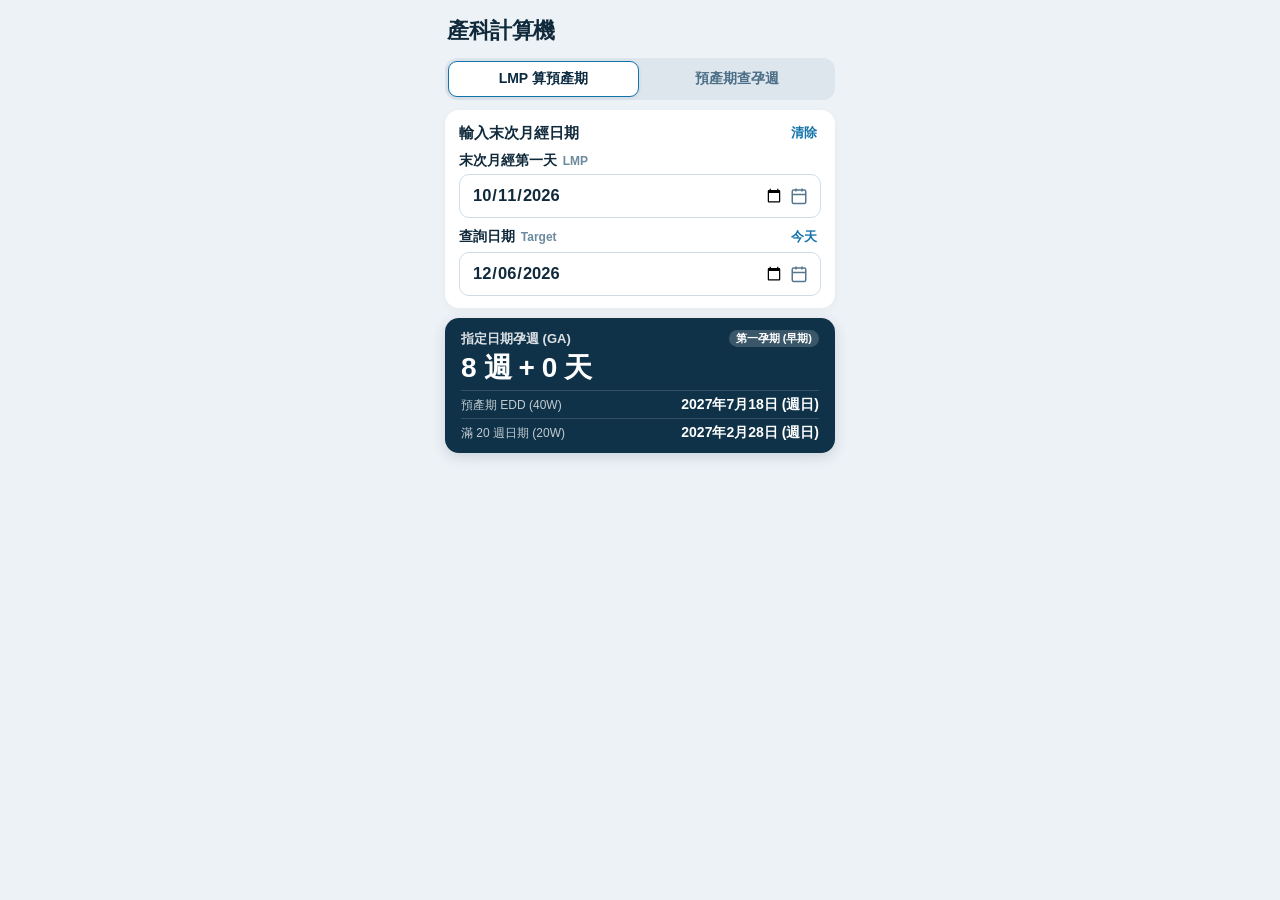
==== web/index.html @ e0b3218d "版本 0.1" ====
<!DOCTYPE html>
<html lang="zh-TW">
<head>
  <meta charset="UTF-8">
  <meta name="viewport" content="width=device-width, initial-scale=1.0, maximum-scale=1.0, user-scalable=no, viewport-fit=cover">
  <meta name="apple-mobile-web-app-capable" content="yes">
  <meta name="apple-mobile-web-app-status-bar-style" content="black-translucent">
  <meta name="apple-mobile-web-app-title" content="產科計算機">
  <meta name="theme-color" content="#EDF2F7">
  <title>產科計算機</title>
  <link rel="stylesheet" href="css/ios-style.css">
</head>
<body>
  <div class="app-container">
    
    <!-- 頂部標題列 -->
    <header class="app-header">
      <h1 class="main-title">產科計算機</h1>
    </header>


    <!-- ★ 1. 最上面：選擇模式分段控制器 -->
    <nav class="mode-nav-segmented">
      <button class="mode-nav-btn active" data-mode="lmp">
        LMP 算預產期
      </button>
      <button class="mode-nav-btn" data-mode="edd">
        預產期查孕週
      </button>
    </nav>

    <!-- ★ 2. 中間：輸入卡片 (包含 LMP/EDC 與 查詢日期) -->
    <main class="input-card">
      <div class="card-header-row">
        <h2 id="cardTitle" class="card-header-title">輸入末次月經日期</h2>
        <button id="btnClear" class="btn-text-action">清除</button>
      </div>

      <!-- 第二個欄位：輸入 LMP 或 EDC/EDD -->
      <div class="field-group">
        <label id="mainDateLabel" class="field-label">末次月經第一天 <span class="field-sub">LMP</span></label>
        <div class="date-input-wrapper">
          <input type="date" id="mainDateInput" class="custom-date-input">
          <span class="date-calendar-icon">
            <svg width="18" height="18" viewBox="0 0 24 24" fill="none" stroke="currentColor" stroke-width="2">
              <rect x="3" y="4" width="18" height="18" rx="2" ry="2"></rect>
              <line x1="16" y1="2" x2="16" y2="6"></line>
              <line x1="8" y1="2" x2="8" y2="6"></line>
              <line x1="3" y1="10" x2="21" y2="10"></line>
            </svg>
          </span>
        </div>
      </div>

      <!-- 第三個欄位：查詢日期 (預設今天，含快捷按鈕) -->
      <div class="field-group">
        <div class="field-label-row">
          <label class="field-label">查詢日期 <span class="field-sub">Target</span></label>
          <button id="btnSetToday" class="btn-text-action">今天</button>
        </div>
        <div class="date-input-wrapper">
          <input type="date" id="queryDateInput" class="custom-date-input">
          <span class="date-calendar-icon">
            <svg width="18" height="18" viewBox="0 0 24 24" fill="none" stroke="currentColor" stroke-width="2">
              <rect x="3" y="4" width="18" height="18" rx="2" ry="2"></rect>
              <line x1="16" y1="2" x2="16" y2="6"></line>
              <line x1="8" y1="2" x2="8" y2="6"></line>
              <line x1="3" y1="10" x2="21" y2="10"></line>
            </svg>
          </span>
        </div>
      </div>
    </main>

    <!-- ★ 3. 最下面：深藍色換算結果卡片 -->
    <section class="result-navy-card">
      <div class="result-label-row">
        <span id="resultCardLabel" class="result-top-label">指定日期孕週 (GA)</span>
        <span id="resultBadge" class="result-pill-badge">--</span>
      </div>

      <!-- 大字週數換算結果 -->
      <div id="resultGaDisplay" class="result-main-val">-- 週 + - 天</div>

      <!-- 預產期資訊列 -->
      <div class="result-sub-row">
        <span id="resultSubLabel" class="result-sub-label">預產期 EDD (40W)</span>
        <span id="resultEddDisplay" class="result-sub-val">-- 年 -- 月 -- 日</span>
      </div>

      <!-- 滿 20 週日期資訊列 (高層次超音波基準) -->
      <div class="result-sub-row">
        <span class="result-sub-label">滿 20 週日期 (20W)</span>
        <span id="resultWeek20Display" class="result-sub-val">-- 年 -- 月 -- 日</span>
      </div>
    </section>


  </div>

  <!-- 腳本載入 -->

  <script src="js/ob-engine.js"></script>
  <script src="js/app.js"></script>
</body>
</html>
---- web/css/ios-style.css ----
/* ==========================================================================
   OB Calculator - iPhone 專屬精簡無滾動版面樣式
   移除所有非必要解說文字，全功能一屏完整呈現
   ========================================================================== */

:root {
  --bg-canvas: #EDF2F7;
  --card-bg: #FFFFFF;
  --text-dark: #102A3C;
  --text-muted: #57778E;
  --primary-blue: #1473AB;
  --input-border: #CFDCE8;
  --input-border-active: #1473AB;
  --navy-card-bg: #0F3249;
  --navy-card-text: #FFFFFF;
}

* {
  box-sizing: border-box;
  margin: 0;
  padding: 0;
  -webkit-tap-highlight-color: transparent;
}

html, body {
  width: 100%;
  overflow-x: hidden;
  background-color: var(--bg-canvas);
}

body {
  font-family: -apple-system, BlinkMacSystemFont, "SF Pro Display", "SF Pro Text", "PingFang TC", "Helvetica Neue", Arial, sans-serif;
  color: var(--text-dark);
  line-height: 1.35;
  -webkit-font-smoothing: antialiased;
  padding-top: max(env(safe-area-inset-top, 0px), 12px);
  padding-bottom: max(env(safe-area-inset-bottom, 0px), 16px);
  padding-left: max(env(safe-area-inset-left, 0px), 16px);
  padding-right: max(env(safe-area-inset-right, 0px), 16px);
  min-height: 100vh;
  display: flex;
  flex-direction: column;
  align-items: center;
}

.app-container {
  width: 100%;
  max-width: 390px;
  display: flex;
  flex-direction: column;
  gap: 10px;
}

/* 頂部標題列 */
.app-header {
  display: flex;
  align-items: center;
  justify-content: flex-start;
  padding: 4px 2px 2px 2px;
}

.main-title {
  font-size: 22px;
  font-weight: 800;
  color: var(--text-dark);
  letter-spacing: -0.4px;
}

/* ★ 1. 選擇模式分段控制器 */

.mode-nav-segmented {
  display: flex;
  background-color: #DDE6ED;
  border-radius: 12px;
  padding: 3px;
  gap: 3px;
}

.mode-nav-btn {
  flex: 1;
  border: 1.5px solid transparent;
  background: transparent;
  padding: 8px 4px;
  border-radius: 9px;
  font-size: 14px;
  font-weight: 600;
  color: #4C6E86;
  cursor: pointer;
  transition: all 0.15s ease;
  text-align: center;
}

.mode-nav-btn.active {
  background-color: #FFFFFF;
  border-color: #1272AA;
  color: #0C2B40;
  font-weight: 700;
  box-shadow: 0 1px 4px rgba(16, 42, 60, 0.08);
}

/* ★ 2. 輸入卡片 */
.input-card {
  background-color: var(--card-bg);
  border-radius: 14px;
  padding: 12px 14px;
  box-shadow: 0 2px 8px rgba(16, 42, 60, 0.04);
  display: flex;
  flex-direction: column;
  gap: 8px;
}

.card-header-row {
  display: flex;
  justify-content: space-between;
  align-items: center;
}

.card-header-title {
  font-size: 15px;
  font-weight: 700;
  color: var(--text-dark);
}

.btn-text-action {
  background: transparent;
  border: none;
  font-size: 13px;
  font-weight: 600;
  color: #1473AB;
  cursor: pointer;
  padding: 2px 4px;
}

.btn-text-action:active {
  opacity: 0.6;
}

/* 欄位群組 */
.field-group {
  display: flex;
  flex-direction: column;
  gap: 4px;
}

.field-label-row {
  display: flex;
  justify-content: space-between;
  align-items: center;
}

.field-label {
  font-size: 13.5px;
  font-weight: 700;
  color: var(--text-dark);
}

.field-sub {
  font-size: 12px;
  font-weight: 600;
  color: #6C8A9E;
  margin-left: 2px;
}

.date-input-wrapper {
  position: relative;
  width: 100%;
  display: flex;
  align-items: center;
  background-color: #FFFFFF;
  border: 1.5px solid var(--input-border);
  border-radius: 10px;
  padding: 0 12px;
  height: 44px;
  transition: border-color 0.15s;
}

.date-input-wrapper:focus-within {
  border-color: var(--input-border-active);
  box-shadow: 0 0 0 2px rgba(20, 115, 171, 0.15);
}

.custom-date-input {
  width: 100%;
  height: 100%;
  border: none;
  background: transparent;
  font-size: 16.5px;
  font-weight: 700;
  color: var(--text-dark);
  font-family: inherit;
  outline: none;
  cursor: pointer;
  -webkit-appearance: none;
}

.date-calendar-icon {
  display: flex;
  align-items: center;
  justify-content: center;
  color: #55778E;
  pointer-events: none;
  margin-left: 6px;
}

/* ★ 3. 最下面：深藍色換算結果卡片 */
.result-navy-card {
  background-color: var(--navy-card-bg);
  color: var(--navy-card-text);
  border-radius: 14px;
  padding: 12px 16px;
  display: flex;
  flex-direction: column;
  gap: 4px;
  box-shadow: 0 4px 14px rgba(15, 50, 73, 0.16);
}

.result-label-row {
  display: flex;
  justify-content: space-between;
  align-items: center;
}

.result-top-label {
  font-size: 13px;
  font-weight: 600;
  color: rgba(255, 255, 255, 0.85);
}

.result-pill-badge {
  background: rgba(255, 255, 255, 0.18);
  padding: 1px 7px;
  border-radius: 10px;
  font-size: 11px;
  font-weight: 600;
}

.result-main-val {
  font-size: 28px;
  font-weight: 800;
  letter-spacing: -0.4px;
  line-height: 1.15;
  margin: 1px 0;
}

.result-sub-row {
  display: flex;
  justify-content: space-between;
  align-items: baseline;
  padding-top: 4px;
  border-top: 1px solid rgba(255, 255, 255, 0.15);
}

.result-sub-label {
  font-size: 12px;
  color: rgba(255, 255, 255, 0.75);
}

.result-sub-val {
  font-size: 14px;
  font-weight: 700;
  color: #FFFFFF;
}
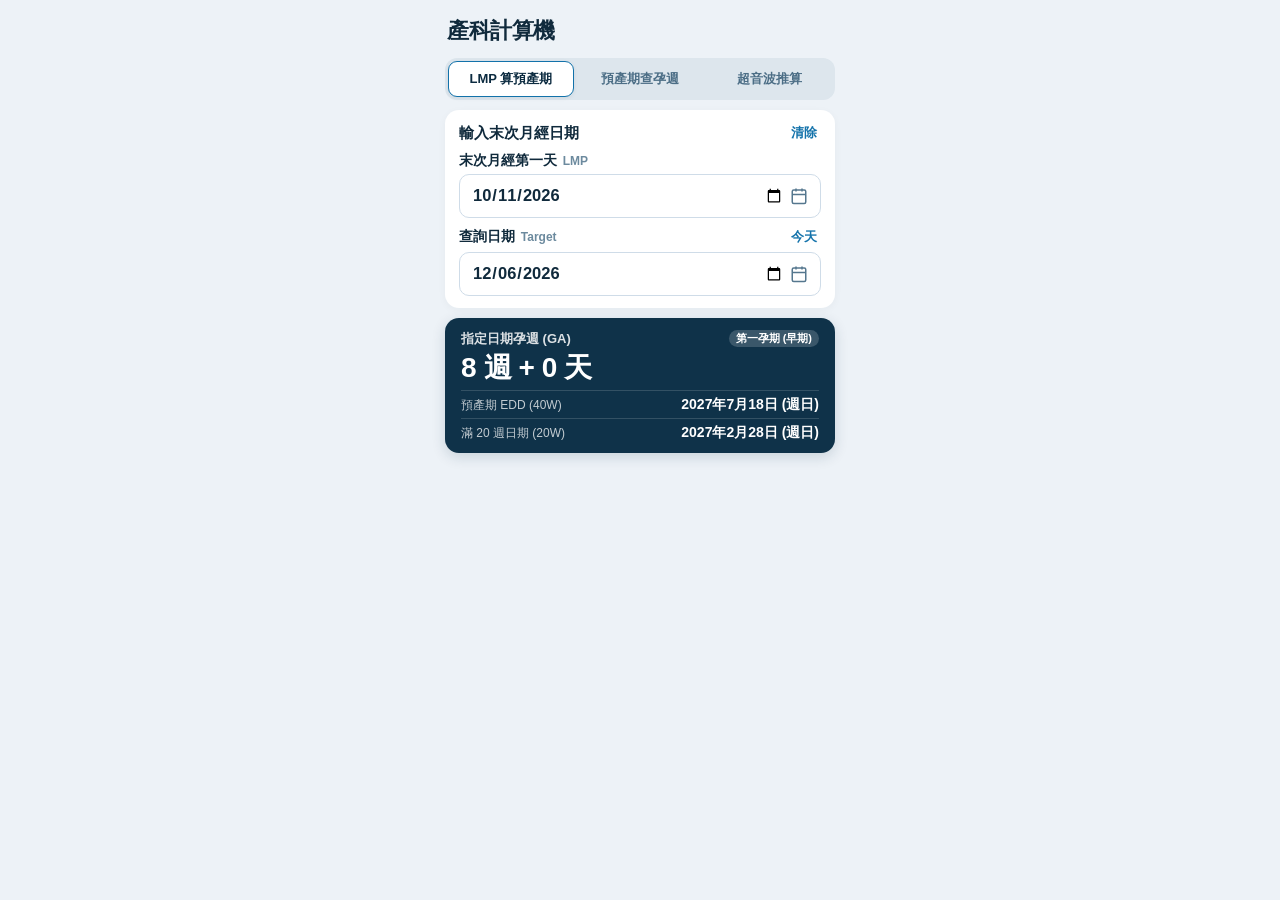
==== commit a64ce982: "feat: 新增超音波推算功能 (CRL Robinson 1975 & GS+30 國際公式，支援檢查日與查詢日換算)" ====
--- a/web/index.html
+++ b/web/index.html
@@ -27,17 +27,20 @@
       <button class="mode-nav-btn" data-mode="edd">
         預產期查孕週
       </button>
+      <button class="mode-nav-btn" data-mode="us">
+        超音波推算
+      </button>
     </nav>
 
-    <!-- ★ 2. 中間：輸入卡片 (包含 LMP/EDC 與 查詢日期) -->
+    <!-- ★ 2. 中間：輸入卡片 -->
     <main class="input-card">
       <div class="card-header-row">
         <h2 id="cardTitle" class="card-header-title">輸入末次月經日期</h2>
         <button id="btnClear" class="btn-text-action">清除</button>
       </div>
 
-      <!-- 第二個欄位：輸入 LMP 或 EDC/EDD -->
-      <div class="field-group">
+      <!-- LMP / EDD 模式專用日期欄位 -->
+      <div id="mainDateFieldGroup" class="field-group">
         <label id="mainDateLabel" class="field-label">末次月經第一天 <span class="field-sub">LMP</span></label>
         <div class="date-input-wrapper">
           <input type="date" id="mainDateInput" class="custom-date-input">
@@ -52,7 +55,44 @@
         </div>
       </div>
 
-      <!-- 第三個欄位：查詢日期 (預設今天，含快捷按鈕) -->
+      <!-- 超音波模式專用欄位組 (預設隱藏) -->
+      <div id="usFieldGroup" class="us-field-group" style="display: none;">
+        <!-- 超音波檢查日期 -->
+        <div class="field-group">
+          <label class="field-label">超音波檢查日 <span class="field-sub">Scan Date</span></label>
+          <div class="date-input-wrapper">
+            <input type="date" id="usScanDateInput" class="custom-date-input">
+            <span class="date-calendar-icon">
+              <svg width="18" height="18" viewBox="0 0 24 24" fill="none" stroke="currentColor" stroke-width="2">
+                <rect x="3" y="4" width="18" height="18" rx="2" ry="2"></rect>
+                <line x1="16" y1="2" x2="16" y2="6"></line>
+                <line x1="8" y1="2" x2="8" y2="6"></line>
+                <line x1="3" y1="10" x2="21" y2="10"></line>
+              </svg>
+            </span>
+          </div>
+        </div>
+
+        <!-- 測量數值：並排兩欄 CRL & GS -->
+        <div class="field-row-two-col">
+          <div class="field-group col-item">
+            <label class="field-label">CRL <span class="field-sub">頭臀長</span></label>
+            <div class="num-input-wrapper">
+              <input type="number" id="crlInput" class="custom-num-input" placeholder="例如 15" step="0.1" min="1" max="100">
+              <span class="num-unit">mm</span>
+            </div>
+          </div>
+          <div class="field-group col-item">
+            <label class="field-label">GS <span class="field-sub">妊娠囊</span></label>
+            <div class="num-input-wrapper">
+              <input type="number" id="gsInput" class="custom-num-input" placeholder="例如 20" step="0.1" min="1" max="100">
+              <span class="num-unit">mm</span>
+            </div>
+          </div>
+        </div>
+      </div>
+
+      <!-- 查詢日期 (預設今天，含快捷按鈕) -->
       <div class="field-group">
         <div class="field-label-row">
           <label class="field-label">查詢日期 <span class="field-sub">Target</span></label>
@@ -82,6 +122,12 @@
       <!-- 大字週數換算結果 -->
       <div id="resultGaDisplay" class="result-main-val">-- 週 + - 天</div>
 
+      <!-- 超音波當日週數 (僅超音波模式顯示) -->
+      <div id="usScanRow" class="result-sub-row" style="display: none;">
+        <span class="result-sub-label">檢查當日週數</span>
+        <span id="resultScanGaDisplay" class="result-sub-val">-- 週 + - 天</span>
+      </div>
+
       <!-- 預產期資訊列 -->
       <div class="result-sub-row">
         <span id="resultSubLabel" class="result-sub-label">預產期 EDD (40W)</span>
--- a/web/css/ios-style.css
+++ b/web/css/ios-style.css
@@ -80,14 +80,15 @@
   flex: 1;
   border: 1.5px solid transparent;
   background: transparent;
-  padding: 8px 4px;
+  padding: 8px 2px;
   border-radius: 9px;
-  font-size: 14px;
+  font-size: 13px;
   font-weight: 600;
   color: #4C6E86;
   cursor: pointer;
   transition: all 0.15s ease;
   text-align: center;
+  white-space: nowrap;
 }
 
 .mode-nav-btn.active {
@@ -202,6 +203,68 @@
   margin-left: 6px;
 }
 
+/* 超音波輸入專用樣式 */
+.us-field-group {
+  display: flex;
+  flex-direction: column;
+  gap: 8px;
+}
+
+.field-row-two-col {
+  display: flex;
+  gap: 8px;
+  width: 100%;
+}
+
+.col-item {
+  flex: 1;
+  min-width: 0;
+}
+
+.num-input-wrapper {
+  position: relative;
+  width: 100%;
+  display: flex;
+  align-items: center;
+  background-color: #FFFFFF;
+  border: 1.5px solid var(--input-border);
+  border-radius: 10px;
+  padding: 0 10px;
+  height: 44px;
+  transition: border-color 0.15s, box-shadow 0.15s;
+}
+
+.num-input-wrapper:focus-within {
+  border-color: var(--input-border-active);
+  box-shadow: 0 0 0 2px rgba(20, 115, 171, 0.15);
+}
+
+.custom-num-input {
+  width: 100%;
+  height: 100%;
+  border: none;
+  background: transparent;
+  font-size: 16.5px;
+  font-weight: 700;
+  color: var(--text-dark);
+  font-family: inherit;
+  outline: none;
+  -webkit-appearance: none;
+}
+
+.custom-num-input::placeholder {
+  color: #9EB5C7;
+  font-weight: 500;
+}
+
+.num-unit {
+  font-size: 13px;
+  font-weight: 700;
+  color: var(--text-muted);
+  margin-left: 4px;
+  user-select: none;
+}
+
 /* ★ 3. 最下面：深藍色換算結果卡片 */
 .result-navy-card {
   background-color: var(--navy-card-bg);
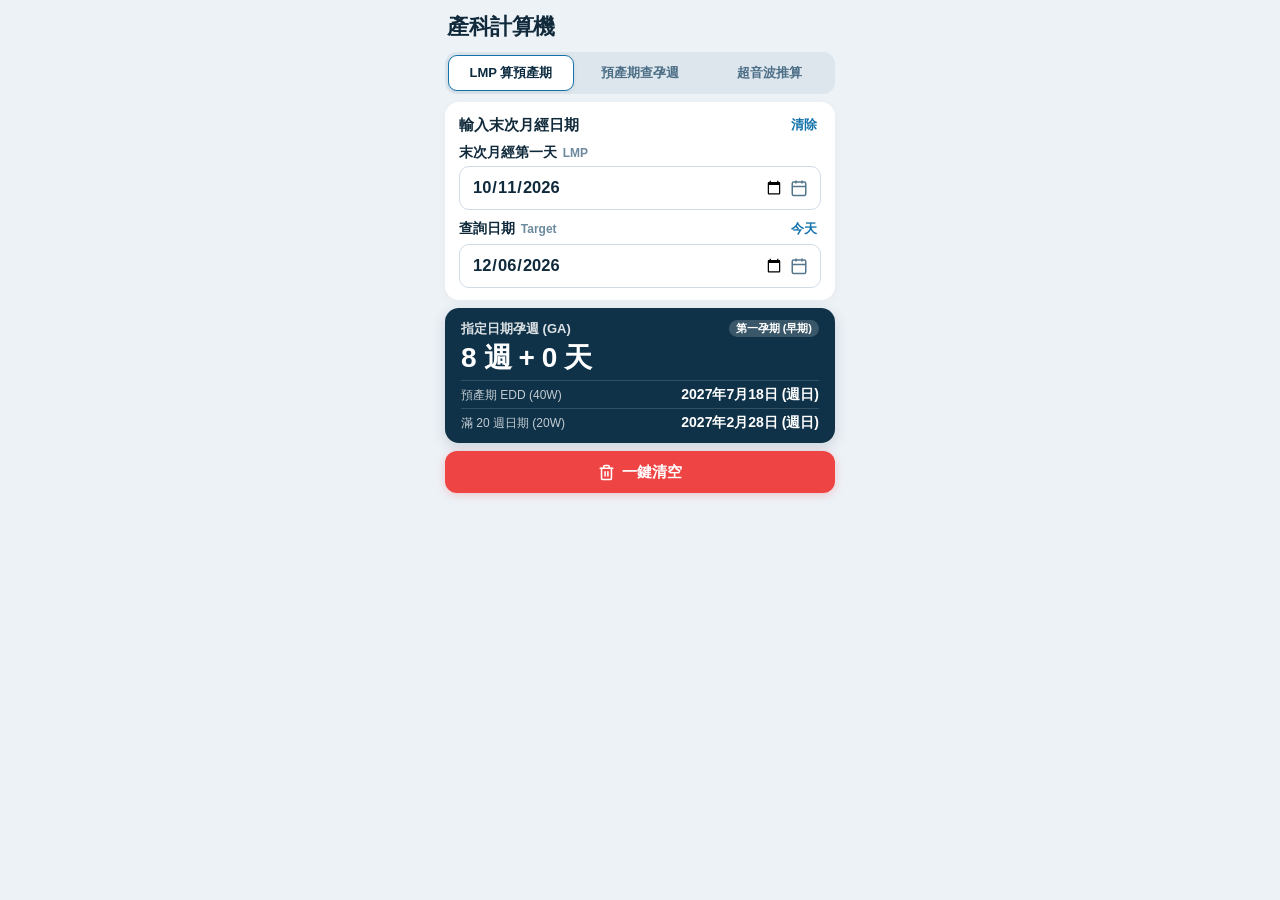
==== commit 1b38ed00: "feat: 在 UI 最下方新增顯眼紅色「一鍵清空」按鈕，同步支援 iPhone 與 Mac 端" ====
--- a/web/index.html
+++ b/web/index.html
@@ -141,6 +141,17 @@
       </div>
     </section>
 
+    <!-- ★ 4. UI 最下面：紅色一鍵清空按鈕 -->
+    <button id="btnResetAll" class="btn-danger-reset">
+      <svg width="17" height="17" viewBox="0 0 24 24" fill="none" stroke="currentColor" stroke-width="2.2" stroke-linecap="round" stroke-linejoin="round">
+        <path d="M3 6h18"></path>
+        <path d="M19 6v14c0 1-1 2-2 2H7c-1 0-2-1-2-2V6"></path>
+        <path d="M8 6V4c0-1 1-2 2-2h4c1 0 2 1 2 2v2"></path>
+        <line x1="10" y1="11" x2="10" y2="17"></line>
+        <line x1="14" y1="11" x2="14" y2="17"></line>
+      </svg>
+      一鍵清空
+    </button>
 
   </div>
 
--- a/web/css/ios-style.css
+++ b/web/css/ios-style.css
@@ -33,8 +33,8 @@
   color: var(--text-dark);
   line-height: 1.35;
   -webkit-font-smoothing: antialiased;
-  padding-top: max(env(safe-area-inset-top, 0px), 12px);
-  padding-bottom: max(env(safe-area-inset-bottom, 0px), 16px);
+  padding-top: max(env(safe-area-inset-top, 0px), 8px);
+  padding-bottom: max(env(safe-area-inset-bottom, 0px), 12px);
   padding-left: max(env(safe-area-inset-left, 0px), 16px);
   padding-right: max(env(safe-area-inset-right, 0px), 16px);
   min-height: 100vh;
@@ -48,7 +48,7 @@
   max-width: 390px;
   display: flex;
   flex-direction: column;
-  gap: 10px;
+  gap: 8px;
 }
 
 /* 頂部標題列 */
@@ -324,3 +324,30 @@
   color: #FFFFFF;
 }
 
+/* ★ 4. UI 最下面：紅色一鍵清空按鈕 */
+.btn-danger-reset {
+  width: 100%;
+  height: 42px;
+  background-color: #EF4444;
+  color: #FFFFFF;
+  border: none;
+  border-radius: 12px;
+  font-size: 15px;
+  font-weight: 700;
+  display: flex;
+  align-items: center;
+  justify-content: center;
+  gap: 7px;
+  cursor: pointer;
+  box-shadow: 0 2px 8px rgba(239, 68, 68, 0.25);
+  transition: all 0.15s ease;
+  user-select: none;
+  -webkit-appearance: none;
+}
+
+.btn-danger-reset:active {
+  background-color: #DC2626;
+  transform: scale(0.98);
+  box-shadow: 0 1px 4px rgba(220, 38, 38, 0.2);
+}
+
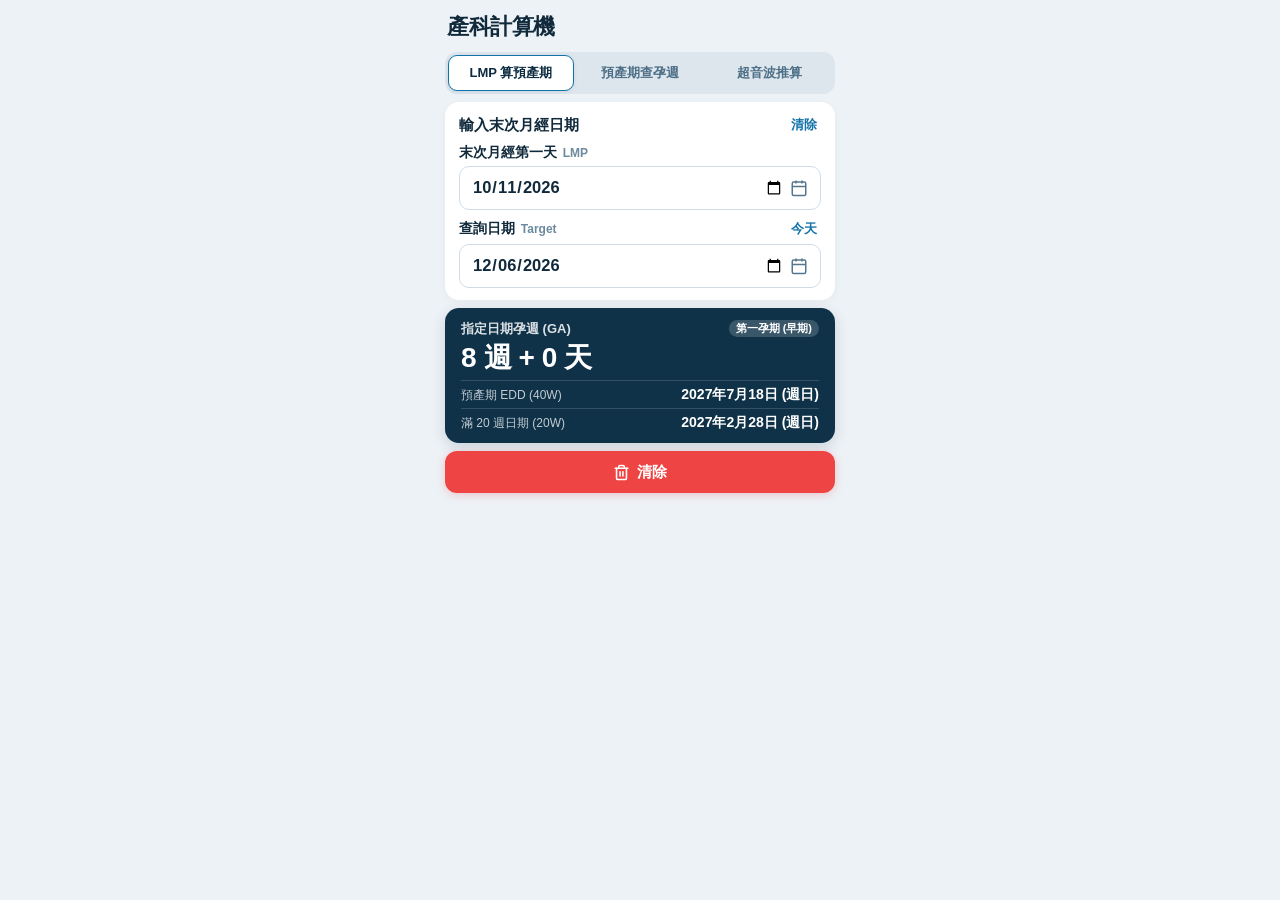
==== commit 88566a66: "fix: 將底部的紅色按鈕文字改為「清除」" ====
--- a/web/index.html
+++ b/web/index.html
@@ -141,7 +141,7 @@
       </div>
     </section>
 
-    <!-- ★ 4. UI 最下面：紅色一鍵清空按鈕 -->
+    <!-- ★ 4. UI 最下面：紅色清除按鈕 -->
     <button id="btnResetAll" class="btn-danger-reset">
       <svg width="17" height="17" viewBox="0 0 24 24" fill="none" stroke="currentColor" stroke-width="2.2" stroke-linecap="round" stroke-linejoin="round">
         <path d="M3 6h18"></path>
@@ -150,7 +150,7 @@
         <line x1="10" y1="11" x2="10" y2="17"></line>
         <line x1="14" y1="11" x2="14" y2="17"></line>
       </svg>
-      一鍵清空
+      清除
     </button>
 
   </div>
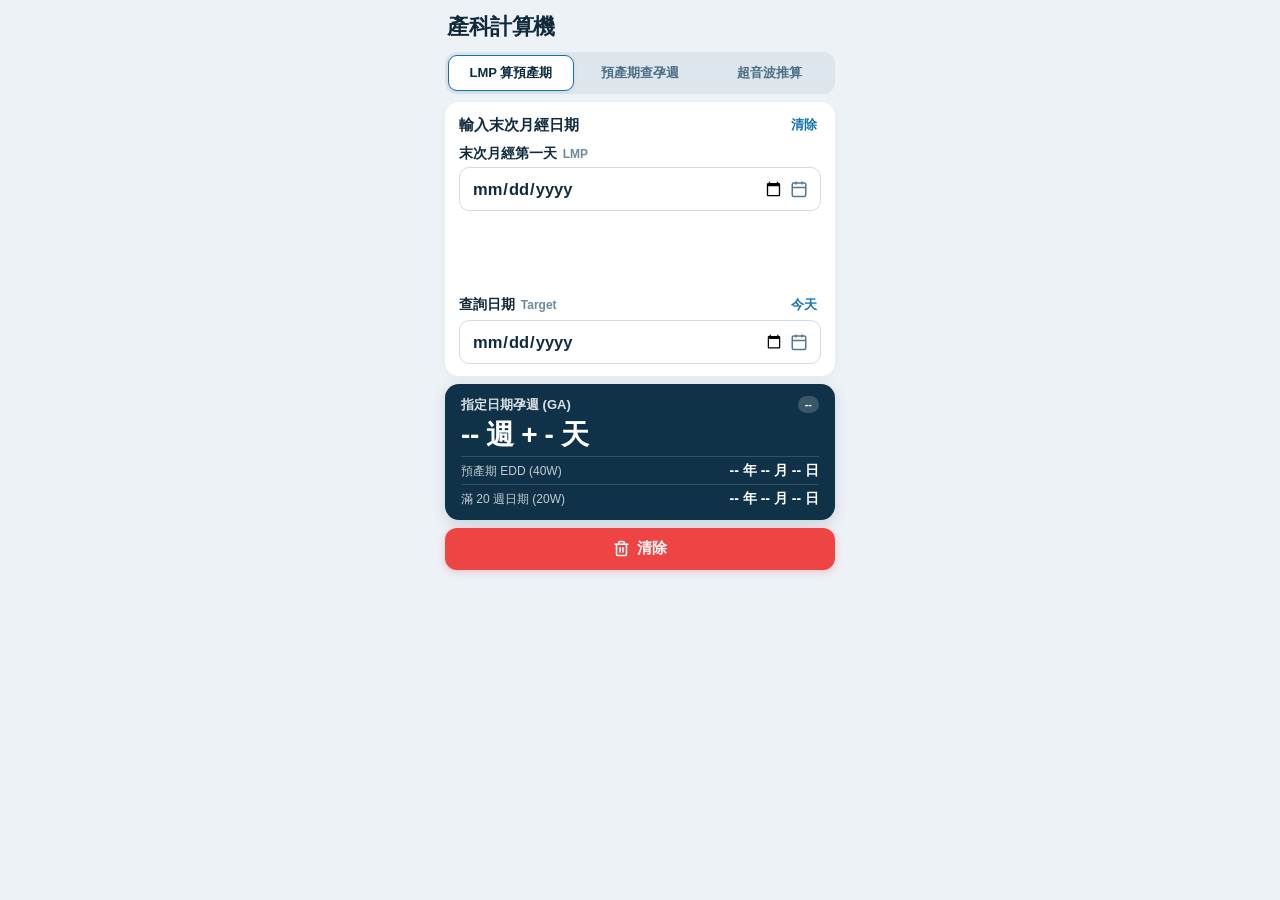
==== commit 382d2b05: "feat: 升級為 Apple HIG 原生全幅水平滑動卡片軌道 (Full-Width Slider Track)，切換視覺效果大幅提升" ====
--- a/web/index.html
+++ b/web/index.html
@@ -32,63 +32,89 @@
       </button>
     </nav>
 
-    <!-- ★ 2. 中間：輸入卡片 -->
+    <!-- ★ 2. 中間：輸入卡片 (含水平全幅滑移軌道) -->
     <main class="input-card">
       <div class="card-header-row">
         <h2 id="cardTitle" class="card-header-title">輸入末次月經日期</h2>
         <button id="btnClear" class="btn-text-action">清除</button>
       </div>
 
-      <!-- LMP / EDD 模式專用日期欄位 -->
-      <div id="mainDateFieldGroup" class="field-group">
-        <label id="mainDateLabel" class="field-label">末次月經第一天 <span class="field-sub">LMP</span></label>
-        <div class="date-input-wrapper">
-          <input type="date" id="mainDateInput" class="custom-date-input">
-          <span class="date-calendar-icon">
-            <svg width="18" height="18" viewBox="0 0 24 24" fill="none" stroke="currentColor" stroke-width="2">
-              <rect x="3" y="4" width="18" height="18" rx="2" ry="2"></rect>
-              <line x1="16" y1="2" x2="16" y2="6"></line>
-              <line x1="8" y1="2" x2="8" y2="6"></line>
-              <line x1="3" y1="10" x2="21" y2="10"></line>
-            </svg>
-          </span>
-        </div>
-      </div>
-
-      <!-- 超音波模式專用欄位組 (預設隱藏) -->
-      <div id="usFieldGroup" class="us-field-group" style="display: none;">
-        <!-- 超音波檢查日期 -->
-        <div class="field-group">
-          <label class="field-label">超音波檢查日 <span class="field-sub">Scan Date</span></label>
-          <div class="date-input-wrapper">
-            <input type="date" id="usScanDateInput" class="custom-date-input">
-            <span class="date-calendar-icon">
-              <svg width="18" height="18" viewBox="0 0 24 24" fill="none" stroke="currentColor" stroke-width="2">
-                <rect x="3" y="4" width="18" height="18" rx="2" ry="2"></rect>
-                <line x1="16" y1="2" x2="16" y2="6"></line>
-                <line x1="8" y1="2" x2="8" y2="6"></line>
-                <line x1="3" y1="10" x2="21" y2="10"></line>
-              </svg>
-            </span>
-          </div>
-        </div>
-
-        <!-- 測量數值：並排兩欄 CRL & GS -->
-        <div class="field-row-two-col">
-          <div class="field-group col-item">
-            <label class="field-label">CRL <span class="field-sub">頭臀長</span></label>
-            <div class="num-input-wrapper">
-              <input type="number" id="crlInput" class="custom-num-input" placeholder="例如 15" step="0.1" min="1" max="100">
-              <span class="num-unit">mm</span>
+      <!-- 全幅滑移視窗 (Slider Viewport) -->
+      <div class="card-slider-viewport">
+        <div id="sliderTrack" class="card-slider-track">
+          
+          <!-- 面板 1: LMP 模式 -->
+          <div class="card-slide-panel" data-panel="lmp">
+            <div class="field-group">
+              <label class="field-label">末次月經第一天 <span class="field-sub">LMP</span></label>
+              <div class="date-input-wrapper">
+                <input type="date" id="lmpDateInput" class="custom-date-input">
+                <span class="date-calendar-icon">
+                  <svg width="18" height="18" viewBox="0 0 24 24" fill="none" stroke="currentColor" stroke-width="2">
+                    <rect x="3" y="4" width="18" height="18" rx="2" ry="2"></rect>
+                    <line x1="16" y1="2" x2="16" y2="6"></line>
+                    <line x1="8" y1="2" x2="8" y2="6"></line>
+                    <line x1="3" y1="10" x2="21" y2="10"></line>
+                  </svg>
+                </span>
+              </div>
             </div>
           </div>
-          <div class="field-group col-item">
-            <label class="field-label">GS <span class="field-sub">妊娠囊</span></label>
-            <div class="num-input-wrapper">
-              <input type="number" id="gsInput" class="custom-num-input" placeholder="例如 20" step="0.1" min="1" max="100">
-              <span class="num-unit">mm</span>
+
+          <!-- 面板 2: EDD 模式 -->
+          <div class="card-slide-panel" data-panel="edd">
+            <div class="field-group">
+              <label class="field-label">預產期 <span class="field-sub">EDD / EDC</span></label>
+              <div class="date-input-wrapper">
+                <input type="date" id="eddDateInput" class="custom-date-input">
+                <span class="date-calendar-icon">
+                  <svg width="18" height="18" viewBox="0 0 24 24" fill="none" stroke="currentColor" stroke-width="2">
+                    <rect x="3" y="4" width="18" height="18" rx="2" ry="2"></rect>
+                    <line x1="16" y1="2" x2="16" y2="6"></line>
+                    <line x1="8" y1="2" x2="8" y2="6"></line>
+                    <line x1="3" y1="10" x2="21" y2="10"></line>
+                  </svg>
+                </span>
+              </div>
             </div>
           </div>
+
+          <!-- 面板 3: 超音波模式 -->
+          <div class="card-slide-panel" data-panel="us">
+            <div class="us-field-group">
+              <div class="field-group">
+                <label class="field-label">超音波檢查日 <span class="field-sub">Scan Date</span></label>
+                <div class="date-input-wrapper">
+                  <input type="date" id="usScanDateInput" class="custom-date-input">
+                  <span class="date-calendar-icon">
+                    <svg width="18" height="18" viewBox="0 0 24 24" fill="none" stroke="currentColor" stroke-width="2">
+                      <rect x="3" y="4" width="18" height="18" rx="2" ry="2"></rect>
+                      <line x1="16" y1="2" x2="16" y2="6"></line>
+                      <line x1="8" y1="2" x2="8" y2="6"></line>
+                      <line x1="3" y1="10" x2="21" y2="10"></line>
+                    </svg>
+                  </span>
+                </div>
+              </div>
+              <div class="field-row-two-col">
+                <div class="field-group col-item">
+                  <label class="field-label">CRL <span class="field-sub">頭臀長</span></label>
+                  <div class="num-input-wrapper">
+                    <input type="number" id="crlInput" class="custom-num-input" placeholder="例如 15" step="0.1" min="1" max="100">
+                    <span class="num-unit">mm</span>
+                  </div>
+                </div>
+                <div class="field-group col-item">
+                  <label class="field-label">GS <span class="field-sub">妊娠囊</span></label>
+                  <div class="num-input-wrapper">
+                    <input type="number" id="gsInput" class="custom-num-input" placeholder="例如 20" step="0.1" min="1" max="100">
+                    <span class="num-unit">mm</span>
+                  </div>
+                </div>
+              </div>
+            </div>
+          </div>
+
         </div>
       </div>
 
--- a/web/css/ios-style.css
+++ b/web/css/ios-style.css
@@ -136,6 +136,29 @@
   opacity: 0.6;
 }
 
+/* 全幅滑移視窗與滑動軌道 (Apple HIG Page View Controller 視覺體驗) */
+.card-slider-viewport {
+  width: 100%;
+  overflow: hidden;
+  position: relative;
+}
+
+.card-slider-track {
+  display: flex;
+  width: 300%;
+  transition: transform 0.32s cubic-bezier(0.22, 1, 0.36, 1);
+  will-change: transform;
+}
+
+.card-slide-panel {
+  width: 33.3333%;
+  flex-shrink: 0;
+  display: flex;
+  flex-direction: column;
+  gap: 8px;
+  padding: 1px 0;
+}
+
 /* 欄位群組 */
 .field-group {
   display: flex;
@@ -351,3 +374,34 @@
   box-shadow: 0 1px 4px rgba(220, 38, 38, 0.2);
 }
 
+/* ★ 5. iOS 原生平滑換頁動畫 (Horizontal Slide Transition) */
+.slide-in-from-right {
+  animation: iosSlideInRight 0.2s cubic-bezier(0.16, 1, 0.3, 1) both;
+}
+
+.slide-in-from-left {
+  animation: iosSlideInLeft 0.2s cubic-bezier(0.16, 1, 0.3, 1) both;
+}
+
+@keyframes iosSlideInRight {
+  0% {
+    opacity: 0.45;
+    transform: translate3d(24px, 0, 0);
+  }
+  100% {
+    opacity: 1;
+    transform: translate3d(0, 0, 0);
+  }
+}
+
+@keyframes iosSlideInLeft {
+  0% {
+    opacity: 0.45;
+    transform: translate3d(-24px, 0, 0);
+  }
+  100% {
+    opacity: 1;
+    transform: translate3d(0, 0, 0);
+  }
+}
+
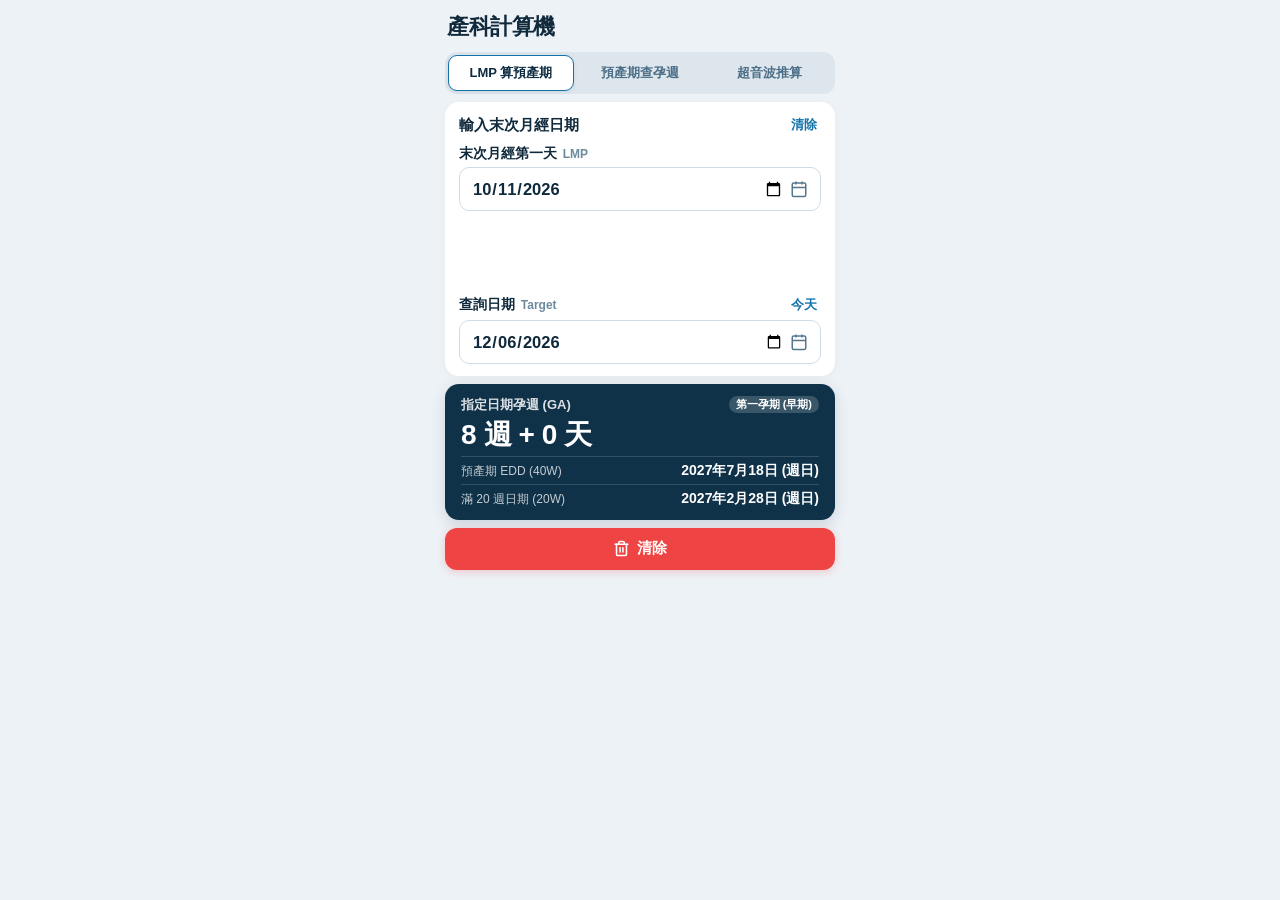
==== commit 42f7c334: "feat(pwa): add service worker offline caching and manifest with HIG app icons" ====
--- a/web/index.html
+++ b/web/index.html
@@ -6,6 +6,9 @@
   <meta name="apple-mobile-web-app-capable" content="yes">
   <meta name="apple-mobile-web-app-status-bar-style" content="black-translucent">
   <meta name="apple-mobile-web-app-title" content="產科計算機">
+  <link rel="apple-touch-icon" href="apple-touch-icon.png">
+  <link rel="icon" type="image/png" href="apple-touch-icon.png">
+  <link rel="manifest" href="manifest.json">
   <meta name="theme-color" content="#EDF2F7">
   <title>產科計算機</title>
   <link rel="stylesheet" href="css/ios-style.css">
@@ -185,5 +188,15 @@
 
   <script src="js/ob-engine.js"></script>
   <script src="js/app.js"></script>
+  <script>
+    // PWA Service Worker 註冊 (支援離線秒開與斷網執行)
+    if ('serviceWorker' in navigator) {
+      window.addEventListener('load', () => {
+        navigator.serviceWorker.register('./sw.js')
+          .then((reg) => console.log('PWA ServiceWorker ready, scope:', reg.scope))
+          .catch((err) => console.error('PWA ServiceWorker error:', err));
+      });
+    }
+  </script>
 </body>
 </html>
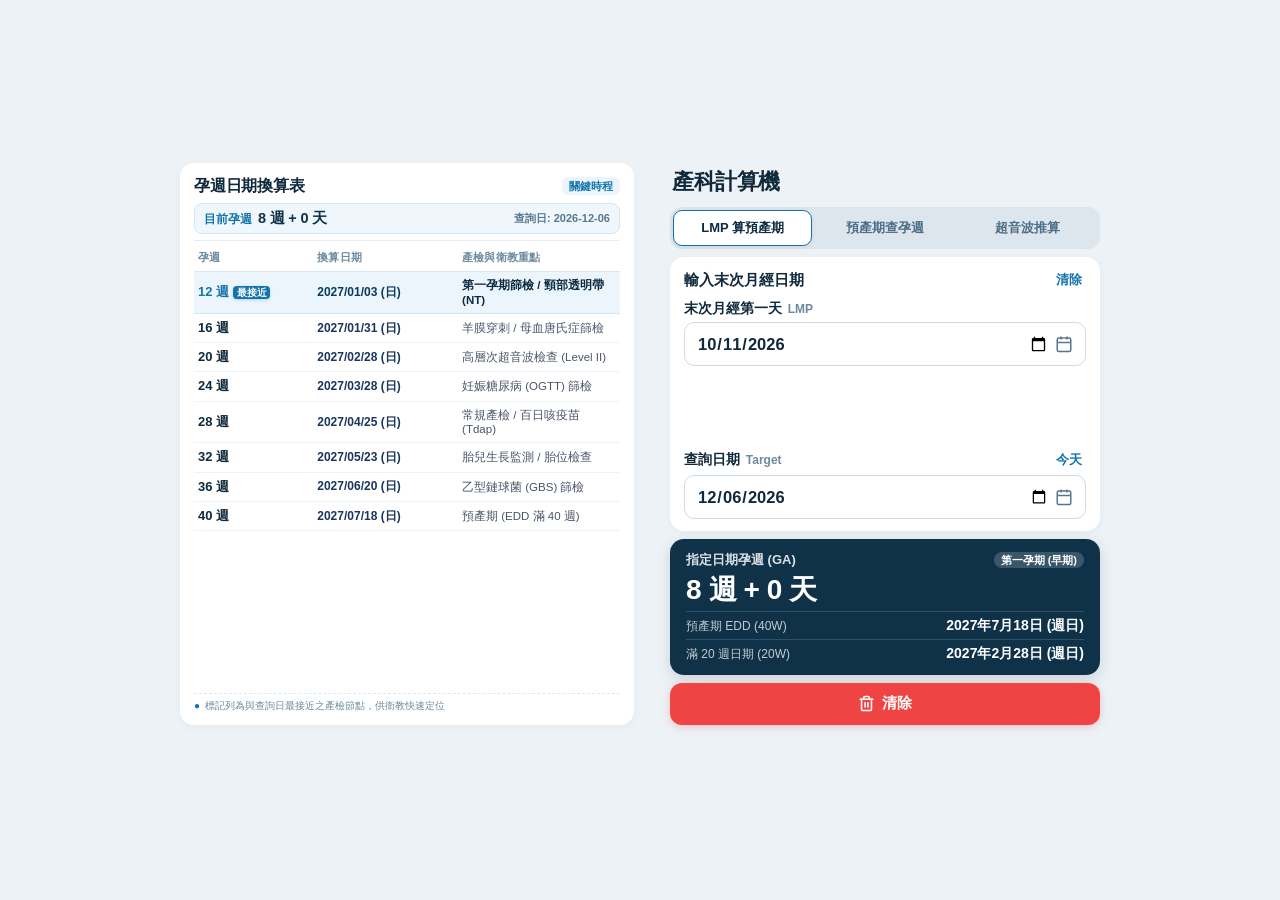
==== commit e0dde6c9: "feat: implement iPhone Duo dual-screen adaptive layout with milestone table" ====
--- a/web/index.html
+++ b/web/index.html
@@ -4,7 +4,7 @@
   <meta charset="UTF-8">
   <meta name="viewport" content="width=device-width, initial-scale=1.0, maximum-scale=1.0, user-scalable=no, viewport-fit=cover">
   <meta name="apple-mobile-web-app-capable" content="yes">
-  <meta name="apple-mobile-web-app-status-bar-style" content="black-translucent">
+  <meta name="apple-mobile-web-app-status-bar-style" content="default">
   <meta name="apple-mobile-web-app-title" content="產科計算機">
   <link rel="apple-touch-icon" href="apple-touch-icon.png">
   <link rel="icon" type="image/png" href="apple-touch-icon.png">
@@ -16,79 +16,99 @@
 <body>
   <div class="app-container">
     
-    <!-- 頂部標題列 -->
-    <header class="app-header">
-      <h1 class="main-title">產科計算機</h1>
-    </header>
-
-
-    <!-- ★ 1. 最上面：選擇模式分段控制器 -->
-    <nav class="mode-nav-segmented">
-      <button class="mode-nav-btn active" data-mode="lmp">
-        LMP 算預產期
-      </button>
-      <button class="mode-nav-btn" data-mode="edd">
-        預產期查孕週
-      </button>
-      <button class="mode-nav-btn" data-mode="us">
-        超音波推算
-      </button>
-    </nav>
-
-    <!-- ★ 2. 中間：輸入卡片 (含水平全幅滑移軌道) -->
-    <main class="input-card">
-      <div class="card-header-row">
-        <h2 id="cardTitle" class="card-header-title">輸入末次月經日期</h2>
-        <button id="btnClear" class="btn-text-action">清除</button>
+    <!-- ★ 左側欄：孕週日期換算表 (Duo 開蓋雙螢幕時自然呈現，合蓋時平順收合) -->
+    <aside class="duo-schedule-pane" id="duoSchedulePane" aria-label="孕週日期換算表">
+      <div class="schedule-card">
+        <div class="schedule-header">
+          <div class="schedule-title-row">
+            <h2 class="schedule-title">孕週日期換算表</h2>
+            <span class="schedule-mode-tag" id="scheduleModeTag">關鍵時程</span>
+          </div>
+          <div class="schedule-current-banner" id="scheduleCurrentBanner">
+            <div class="banner-text-group">
+              <span class="schedule-banner-label">目前孕週</span>
+              <span class="schedule-banner-val" id="scheduleGaValue">-- 週 + - 天</span>
+            </div>
+            <span class="schedule-banner-date" id="scheduleQueryDateDisplay"></span>
+          </div>
+        </div>
+
+        <!-- 空狀態 (未輸入末次月經/預產期時顯示) -->
+        <div class="schedule-empty-state" id="scheduleEmptyState" style="display: none;">
+          <div class="empty-icon-wrap">
+            <svg width="34" height="34" viewBox="0 0 24 24" fill="none" stroke="currentColor" stroke-width="1.8">
+              <rect x="3" y="4" width="18" height="18" rx="2" ry="2"></rect>
+              <line x1="16" y1="2" x2="16" y2="6"></line>
+              <line x1="8" y1="2" x2="8" y2="6"></line>
+              <line x1="3" y1="10" x2="21" y2="10"></line>
+              <circle cx="12" cy="15" r="2"></circle>
+            </svg>
+          </div>
+          <p class="empty-title">請在右側輸入日期</p>
+          <p class="empty-desc">輸入末次月經或預產期後，將自動排定各週產檢節點</p>
+        </div>
+
+        <!-- 孕週換算表格 (12, 16, 20, 24, 28, 32, 36, 40 週) -->
+        <div class="schedule-table-wrap" id="scheduleTableWrap">
+          <table class="milestone-table">
+            <thead>
+              <tr>
+                <th class="th-week">孕週</th>
+                <th class="th-date">換算日期</th>
+                <th class="th-focus">產檢與衛教重點</th>
+              </tr>
+            </thead>
+            <tbody id="milestoneTableBody">
+              <!-- 由 JavaScript 動態即時渲染 -->
+            </tbody>
+          </table>
+        </div>
+
+        <div class="schedule-footer-hint" id="scheduleFooterHint">
+          <span class="hint-bullet">●</span>
+          <span class="hint-text">標記列為與查詢日最接近之產檢節點，供衛教快速定位</span>
+        </div>
       </div>
-
-      <!-- 全幅滑移視窗 (Slider Viewport) -->
-      <div class="card-slider-viewport">
-        <div id="sliderTrack" class="card-slider-track">
-          
-          <!-- 面板 1: LMP 模式 -->
-          <div class="card-slide-panel" data-panel="lmp">
-            <div class="field-group">
-              <label class="field-label">末次月經第一天 <span class="field-sub">LMP</span></label>
-              <div class="date-input-wrapper">
-                <input type="date" id="lmpDateInput" class="custom-date-input">
-                <span class="date-calendar-icon">
-                  <svg width="18" height="18" viewBox="0 0 24 24" fill="none" stroke="currentColor" stroke-width="2">
-                    <rect x="3" y="4" width="18" height="18" rx="2" ry="2"></rect>
-                    <line x1="16" y1="2" x2="16" y2="6"></line>
-                    <line x1="8" y1="2" x2="8" y2="6"></line>
-                    <line x1="3" y1="10" x2="21" y2="10"></line>
-                  </svg>
-                </span>
-              </div>
-            </div>
-          </div>
-
-          <!-- 面板 2: EDD 模式 -->
-          <div class="card-slide-panel" data-panel="edd">
-            <div class="field-group">
-              <label class="field-label">預產期 <span class="field-sub">EDD / EDC</span></label>
-              <div class="date-input-wrapper">
-                <input type="date" id="eddDateInput" class="custom-date-input">
-                <span class="date-calendar-icon">
-                  <svg width="18" height="18" viewBox="0 0 24 24" fill="none" stroke="currentColor" stroke-width="2">
-                    <rect x="3" y="4" width="18" height="18" rx="2" ry="2"></rect>
-                    <line x1="16" y1="2" x2="16" y2="6"></line>
-                    <line x1="8" y1="2" x2="8" y2="6"></line>
-                    <line x1="3" y1="10" x2="21" y2="10"></line>
-                  </svg>
-                </span>
-              </div>
-            </div>
-          </div>
-
-          <!-- 面板 3: 超音波模式 -->
-          <div class="card-slide-panel" data-panel="us">
-            <div class="us-field-group">
+    </aside>
+
+    <!-- ★ 右側欄：計算機本體 (合蓋為單畫面置中，開蓋時平順移至右側) -->
+    <main class="duo-calculator-pane" id="duoCalculatorPane">
+      
+      <!-- 頂部標題列 -->
+      <header class="app-header">
+        <h1 class="main-title">產科計算機</h1>
+      </header>
+
+      <!-- 1. 選擇模式分段控制器 -->
+      <nav class="mode-nav-segmented">
+        <button class="mode-nav-btn active" data-mode="lmp">
+          LMP 算預產期
+        </button>
+        <button class="mode-nav-btn" data-mode="edd">
+          預產期查孕週
+        </button>
+        <button class="mode-nav-btn" data-mode="us">
+          超音波推算
+        </button>
+      </nav>
+
+      <!-- 2. 輸入卡片 (含水平全幅滑移軌道) -->
+      <section class="input-card">
+        <div class="card-header-row">
+          <h2 id="cardTitle" class="card-header-title">輸入末次月經日期</h2>
+          <button id="btnClear" class="btn-text-action">清除</button>
+        </div>
+
+        <!-- 全幅滑移視窗 (Slider Viewport) -->
+        <div class="card-slider-viewport">
+          <div id="sliderTrack" class="card-slider-track">
+            
+            <!-- 面板 1: LMP 模式 -->
+            <div class="card-slide-panel" data-panel="lmp">
               <div class="field-group">
-                <label class="field-label">超音波檢查日 <span class="field-sub">Scan Date</span></label>
+                <label class="field-label">末次月經第一天 <span class="field-sub">LMP</span></label>
                 <div class="date-input-wrapper">
-                  <input type="date" id="usScanDateInput" class="custom-date-input">
+                  <input type="date" id="lmpDateInput" class="custom-date-input">
                   <span class="date-calendar-icon">
                     <svg width="18" height="18" viewBox="0 0 24 24" fill="none" stroke="currentColor" stroke-width="2">
                       <rect x="3" y="4" width="18" height="18" rx="2" ry="2"></rect>
@@ -99,93 +119,131 @@
                   </span>
                 </div>
               </div>
-              <div class="field-row-two-col">
-                <div class="field-group col-item">
-                  <label class="field-label">CRL <span class="field-sub">頭臀長</span></label>
-                  <div class="num-input-wrapper">
-                    <input type="number" id="crlInput" class="custom-num-input" placeholder="例如 15" step="0.1" min="1" max="100">
-                    <span class="num-unit">mm</span>
+            </div>
+
+            <!-- 面板 2: EDD 模式 -->
+            <div class="card-slide-panel" data-panel="edd">
+              <div class="field-group">
+                <label class="field-label">預產期 <span class="field-sub">EDD / EDC</span></label>
+                <div class="date-input-wrapper">
+                  <input type="date" id="eddDateInput" class="custom-date-input">
+                  <span class="date-calendar-icon">
+                    <svg width="18" height="18" viewBox="0 0 24 24" fill="none" stroke="currentColor" stroke-width="2">
+                      <rect x="3" y="4" width="18" height="18" rx="2" ry="2"></rect>
+                      <line x1="16" y1="2" x2="16" y2="6"></line>
+                      <line x1="8" y1="2" x2="8" y2="6"></line>
+                      <line x1="3" y1="10" x2="21" y2="10"></line>
+                    </svg>
+                  </span>
+                </div>
+              </div>
+            </div>
+
+            <!-- 面板 3: 超音波模式 -->
+            <div class="card-slide-panel" data-panel="us">
+              <div class="us-field-group">
+                <div class="field-group">
+                  <label class="field-label">超音波檢查日 <span class="field-sub">Scan Date</span></label>
+                  <div class="date-input-wrapper">
+                    <input type="date" id="usScanDateInput" class="custom-date-input">
+                    <span class="date-calendar-icon">
+                      <svg width="18" height="18" viewBox="0 0 24 24" fill="none" stroke="currentColor" stroke-width="2">
+                        <rect x="3" y="4" width="18" height="18" rx="2" ry="2"></rect>
+                        <line x1="16" y1="2" x2="16" y2="6"></line>
+                        <line x1="8" y1="2" x2="8" y2="6"></line>
+                        <line x1="3" y1="10" x2="21" y2="10"></line>
+                      </svg>
+                    </span>
                   </div>
                 </div>
-                <div class="field-group col-item">
-                  <label class="field-label">GS <span class="field-sub">妊娠囊</span></label>
-                  <div class="num-input-wrapper">
-                    <input type="number" id="gsInput" class="custom-num-input" placeholder="例如 20" step="0.1" min="1" max="100">
-                    <span class="num-unit">mm</span>
+                <div class="field-row-two-col">
+                  <div class="field-group col-item">
+                    <label class="field-label">CRL <span class="field-sub">頭臀長</span></label>
+                    <div class="num-input-wrapper">
+                      <input type="number" id="crlInput" class="custom-num-input" placeholder="例如 15" step="0.1" min="1" max="100">
+                      <span class="num-unit">mm</span>
+                    </div>
                   </div>
+                  <div class="field-group col-item">
+                    <label class="field-label">GS <span class="field-sub">妊娠囊</span></label>
+                    <div class="num-input-wrapper">
+                      <input type="number" id="gsInput" class="custom-num-input" placeholder="例如 20" step="0.1" min="1" max="100">
+                      <span class="num-unit">mm</span>
+                    </div>
+                  </div>
                 </div>
               </div>
             </div>
-          </div>
-
-        </div>
-      </div>
-
-      <!-- 查詢日期 (預設今天，含快捷按鈕) -->
-      <div class="field-group">
-        <div class="field-label-row">
-          <label class="field-label">查詢日期 <span class="field-sub">Target</span></label>
-          <button id="btnSetToday" class="btn-text-action">今天</button>
-        </div>
-        <div class="date-input-wrapper">
-          <input type="date" id="queryDateInput" class="custom-date-input">
-          <span class="date-calendar-icon">
-            <svg width="18" height="18" viewBox="0 0 24 24" fill="none" stroke="currentColor" stroke-width="2">
-              <rect x="3" y="4" width="18" height="18" rx="2" ry="2"></rect>
-              <line x1="16" y1="2" x2="16" y2="6"></line>
-              <line x1="8" y1="2" x2="8" y2="6"></line>
-              <line x1="3" y1="10" x2="21" y2="10"></line>
-            </svg>
-          </span>
-        </div>
-      </div>
+
+          </div>
+        </div>
+
+        <!-- 查詢日期 (預設今天，含快捷按鈕) -->
+        <div class="field-group">
+          <div class="field-label-row">
+            <label class="field-label">查詢日期 <span class="field-sub">Target</span></label>
+            <button id="btnSetToday" class="btn-text-action">今天</button>
+          </div>
+          <div class="date-input-wrapper">
+            <input type="date" id="queryDateInput" class="custom-date-input">
+            <span class="date-calendar-icon">
+              <svg width="18" height="18" viewBox="0 0 24 24" fill="none" stroke="currentColor" stroke-width="2">
+                <rect x="3" y="4" width="18" height="18" rx="2" ry="2"></rect>
+                <line x1="16" y1="2" x2="16" y2="6"></line>
+                <line x1="8" y1="2" x2="8" y2="6"></line>
+                <line x1="3" y1="10" x2="21" y2="10"></line>
+              </svg>
+            </span>
+          </div>
+        </div>
+      </section>
+
+      <!-- 3. 深藍色換算結果卡片 -->
+      <section class="result-navy-card">
+        <div class="result-label-row">
+          <span id="resultCardLabel" class="result-top-label">指定日期孕週 (GA)</span>
+          <span id="resultBadge" class="result-pill-badge">--</span>
+        </div>
+
+        <!-- 大字週數換算結果 -->
+        <div id="resultGaDisplay" class="result-main-val">-- 週 + - 天</div>
+
+        <!-- 超音波當日週數 (僅超音波模式顯示) -->
+        <div id="usScanRow" class="result-sub-row" style="display: none;">
+          <span class="result-sub-label">檢查當日週數</span>
+          <span id="resultScanGaDisplay" class="result-sub-val">-- 週 + - 天</span>
+        </div>
+
+        <!-- 預產期資訊列 -->
+        <div class="result-sub-row">
+          <span id="resultSubLabel" class="result-sub-label">預產期 EDD (40W)</span>
+          <span id="resultEddDisplay" class="result-sub-val">-- 年 -- 月 -- 日</span>
+        </div>
+
+        <!-- 滿 20 週日期資訊列 (高層次超音波基準) -->
+        <div class="result-sub-row">
+          <span class="result-sub-label">滿 20 週日期 (20W)</span>
+          <span id="resultWeek20Display" class="result-sub-val">-- 年 -- 月 -- 日</span>
+        </div>
+      </section>
+
+      <!-- 4. UI 最下面：紅色清除按鈕 -->
+      <button id="btnResetAll" class="btn-danger-reset">
+        <svg width="17" height="17" viewBox="0 0 24 24" fill="none" stroke="currentColor" stroke-width="2.2" stroke-linecap="round" stroke-linejoin="round">
+          <path d="M3 6h18"></path>
+          <path d="M19 6v14c0 1-1 2-2 2H7c-1 0-2-1-2-2V6"></path>
+          <path d="M8 6V4c0-1 1-2 2-2h4c1 0 2 1 2 2v2"></path>
+          <line x1="10" y1="11" x2="10" y2="17"></line>
+          <line x1="14" y1="11" x2="14" y2="17"></line>
+        </svg>
+        清除
+      </button>
+
     </main>
 
-    <!-- ★ 3. 最下面：深藍色換算結果卡片 -->
-    <section class="result-navy-card">
-      <div class="result-label-row">
-        <span id="resultCardLabel" class="result-top-label">指定日期孕週 (GA)</span>
-        <span id="resultBadge" class="result-pill-badge">--</span>
-      </div>
-
-      <!-- 大字週數換算結果 -->
-      <div id="resultGaDisplay" class="result-main-val">-- 週 + - 天</div>
-
-      <!-- 超音波當日週數 (僅超音波模式顯示) -->
-      <div id="usScanRow" class="result-sub-row" style="display: none;">
-        <span class="result-sub-label">檢查當日週數</span>
-        <span id="resultScanGaDisplay" class="result-sub-val">-- 週 + - 天</span>
-      </div>
-
-      <!-- 預產期資訊列 -->
-      <div class="result-sub-row">
-        <span id="resultSubLabel" class="result-sub-label">預產期 EDD (40W)</span>
-        <span id="resultEddDisplay" class="result-sub-val">-- 年 -- 月 -- 日</span>
-      </div>
-
-      <!-- 滿 20 週日期資訊列 (高層次超音波基準) -->
-      <div class="result-sub-row">
-        <span class="result-sub-label">滿 20 週日期 (20W)</span>
-        <span id="resultWeek20Display" class="result-sub-val">-- 年 -- 月 -- 日</span>
-      </div>
-    </section>
-
-    <!-- ★ 4. UI 最下面：紅色清除按鈕 -->
-    <button id="btnResetAll" class="btn-danger-reset">
-      <svg width="17" height="17" viewBox="0 0 24 24" fill="none" stroke="currentColor" stroke-width="2.2" stroke-linecap="round" stroke-linejoin="round">
-        <path d="M3 6h18"></path>
-        <path d="M19 6v14c0 1-1 2-2 2H7c-1 0-2-1-2-2V6"></path>
-        <path d="M8 6V4c0-1 1-2 2-2h4c1 0 2 1 2 2v2"></path>
-        <line x1="10" y1="11" x2="10" y2="17"></line>
-        <line x1="14" y1="11" x2="14" y2="17"></line>
-      </svg>
-      清除
-    </button>
-
   </div>
 
   <!-- 腳本載入 -->
-
   <script src="js/ob-engine.js"></script>
   <script src="js/app.js"></script>
   <script>
--- a/web/css/ios-style.css
+++ b/web/css/ios-style.css
@@ -1,6 +1,6 @@
 /* ==========================================================================
    OB Calculator - iPhone 專屬精簡無滾動版面樣式
-   移除所有非必要解說文字，全功能一屏完整呈現
+   iPhone Duo 雙螢幕摺疊適配 (合蓋單屏 / 開蓋雙屏左右分欄)
    ========================================================================== */
 
 :root {
@@ -9,10 +9,13 @@
   --text-dark: #102A3C;
   --text-muted: #57778E;
   --primary-blue: #1473AB;
+  --primary-light: #EBF5FB;
   --input-border: #CFDCE8;
   --input-border-active: #1473AB;
   --navy-card-bg: #0F3249;
   --navy-card-text: #FFFFFF;
+  --danger-red: #EF4444;
+  --danger-red-hover: #DC2626;
 }
 
 * {
@@ -43,9 +46,25 @@
   align-items: center;
 }
 
+/* ==========================================================================
+   合蓋時 / 單畫面計算機 (預設版面: 適合快速輸入與查詢，零滾動)
+   ========================================================================== */
+
 .app-container {
   width: 100%;
   max-width: 390px;
+  display: flex;
+  flex-direction: column;
+  gap: 8px;
+}
+
+/* 合蓋或小螢幕時：換算表隱藏 */
+.duo-schedule-pane {
+  display: none !important;
+}
+
+.duo-calculator-pane {
+  width: 100%;
   display: flex;
   flex-direction: column;
   gap: 8px;
@@ -66,8 +85,7 @@
   letter-spacing: -0.4px;
 }
 
-/* ★ 1. 選擇模式分段控制器 */
-
+/* 1. 選擇模式分段控制器 */
 .mode-nav-segmented {
   display: flex;
   background-color: #DDE6ED;
@@ -99,7 +117,7 @@
   box-shadow: 0 1px 4px rgba(16, 42, 60, 0.08);
 }
 
-/* ★ 2. 輸入卡片 */
+/* 2. 輸入卡片 */
 .input-card {
   background-color: var(--card-bg);
   border-radius: 14px;
@@ -127,7 +145,7 @@
   border: none;
   font-size: 13px;
   font-weight: 600;
-  color: #1473AB;
+  color: var(--primary-blue);
   cursor: pointer;
   padding: 2px 4px;
 }
@@ -288,7 +306,7 @@
   user-select: none;
 }
 
-/* ★ 3. 最下面：深藍色換算結果卡片 */
+/* 3. 最下面：深藍色換算結果卡片 */
 .result-navy-card {
   background-color: var(--navy-card-bg);
   color: var(--navy-card-text);
@@ -347,11 +365,11 @@
   color: #FFFFFF;
 }
 
-/* ★ 4. UI 最下面：紅色一鍵清空按鈕 */
+/* 4. UI 最下面：紅色一鍵清空按鈕 */
 .btn-danger-reset {
   width: 100%;
   height: 42px;
-  background-color: #EF4444;
+  background-color: var(--danger-red);
   color: #FFFFFF;
   border: none;
   border-radius: 12px;
@@ -369,24 +387,67 @@
 }
 
 .btn-danger-reset:active {
-  background-color: #DC2626;
+  background-color: var(--danger-red-hover);
   transform: scale(0.98);
   box-shadow: 0 1px 4px rgba(220, 38, 38, 0.2);
 }
 
-/* ★ 5. iOS 原生平滑換頁動畫 (Horizontal Slide Transition) */
-.slide-in-from-right {
-  animation: iosSlideInRight 0.2s cubic-bezier(0.16, 1, 0.3, 1) both;
-}
-
-.slide-in-from-left {
-  animation: iosSlideInLeft 0.2s cubic-bezier(0.16, 1, 0.3, 1) both;
-}
-
-@keyframes iosSlideInRight {
+/* ==========================================================================
+   ★ iPhone Duo / 雙螢幕開蓋與寬螢幕左右分欄 (Dual-Screen Adaptive)
+   左側：孕週日期換算表 | 右側：計算機本體 (流暢開合過渡，避免硬編碼尺寸)
+   ========================================================================== */
+
+@media (min-width: 520px) {
+  body {
+    padding-top: max(env(safe-area-inset-top, 0px), 12px);
+    padding-bottom: max(env(safe-area-inset-bottom, 0px), 24px);
+    padding-left: max(env(safe-area-inset-left, 0px), 16px);
+    padding-right: max(env(safe-area-inset-right, 0px), 16px);
+    justify-content: center;
+  }
+
+  .app-container {
+    max-width: 920px;
+    display: flex;
+    flex-direction: row;
+    align-items: stretch;
+    justify-content: center;
+    gap: 24px; /* 避開 iPhone Duo 物理中軸折痕 (Hinge Safe Margin) */
+  }
+
+  /* 左側欄：孕週日期換算表 */
+  .duo-schedule-pane {
+    display: flex !important;
+    flex-direction: column;
+    flex: 1 1 270px;
+    max-width: 480px;
+    min-width: 250px;
+    animation: duoSlideInLeft 0.3s cubic-bezier(0.16, 1, 0.3, 1) both;
+  }
+
+  /* 右側欄：計算機本體平順移至右側 */
+  .duo-calculator-pane {
+    display: flex;
+    flex-direction: column;
+    flex: 1 1 280px;
+    max-width: 430px;
+    min-width: 260px;
+    gap: 8px;
+    animation: duoShiftRight 0.3s cubic-bezier(0.16, 1, 0.3, 1) both;
+  }
+}
+
+@media (min-width: 768px) {
+  .app-container {
+    gap: 36px;
+  }
+}
+
+/* 開合自然平順動畫 */
+@keyframes duoSlideInLeft {
   0% {
-    opacity: 0.45;
-    transform: translate3d(24px, 0, 0);
+    opacity: 0;
+    transform: translate3d(-18px, 0, 0);
   }
   100% {
     opacity: 1;
@@ -394,10 +455,10 @@
   }
 }
 
-@keyframes iosSlideInLeft {
+@keyframes duoShiftRight {
   0% {
-    opacity: 0.45;
-    transform: translate3d(-24px, 0, 0);
+    opacity: 0.9;
+    transform: translate3d(18px, 0, 0);
   }
   100% {
     opacity: 1;
@@ -405,3 +466,260 @@
   }
 }
 
+/* 減少動態效果 (Accessibility: Prefers-Reduced-Motion) */
+@media (prefers-reduced-motion: reduce) {
+  .duo-schedule-pane,
+  .duo-calculator-pane,
+  .card-slider-track {
+    animation: none !important;
+    transition: none !important;
+    transform: none !important;
+  }
+}
+
+/* ==========================================================================
+   ★ 左側「孕週日期換算表」專屬組件樣式 (適合左螢幕閱讀，專注衛教定位)
+   ========================================================================== */
+
+.schedule-card {
+  background-color: var(--card-bg);
+  border-radius: 14px;
+  padding: 12px 14px;
+  box-shadow: 0 2px 8px rgba(16, 42, 60, 0.04);
+  display: flex;
+  flex-direction: column;
+  height: 100%;
+  justify-content: space-between;
+  box-sizing: border-box;
+}
+
+.schedule-header {
+  display: flex;
+  flex-direction: column;
+  gap: 6px;
+  padding-bottom: 6px;
+  border-bottom: 1px solid #E6EDF3;
+}
+
+.schedule-title-row {
+  display: flex;
+  justify-content: space-between;
+  align-items: center;
+}
+
+.schedule-title {
+  font-size: 16px;
+  font-weight: 700;
+  color: var(--text-dark);
+  letter-spacing: -0.2px;
+}
+
+.schedule-mode-tag {
+  font-size: 11px;
+  font-weight: 700;
+  color: var(--primary-blue);
+  background-color: var(--primary-light);
+  padding: 2px 7px;
+  border-radius: 6px;
+}
+
+/* 目前孕週即時 Banner */
+.schedule-current-banner {
+  display: flex;
+  justify-content: space-between;
+  align-items: center;
+  background-color: #F0F7FC;
+  border: 1px solid #D2E7F5;
+  border-radius: 8px;
+  padding: 5px 9px;
+}
+
+.banner-text-group {
+  display: flex;
+  align-items: baseline;
+  gap: 6px;
+}
+
+.schedule-banner-label {
+  font-size: 11.5px;
+  font-weight: 700;
+  color: var(--primary-blue);
+}
+
+.schedule-banner-val {
+  font-size: 14.5px;
+  font-weight: 800;
+  color: var(--navy-card-bg);
+  letter-spacing: -0.2px;
+}
+
+.schedule-banner-date {
+  font-size: 11px;
+  font-weight: 600;
+  color: var(--text-muted);
+}
+
+/* 換算表格排版 */
+.schedule-table-wrap {
+  flex: 1;
+  margin-top: 4px;
+}
+
+.milestone-table {
+  width: 100%;
+  border-collapse: collapse;
+  text-align: left;
+}
+
+.milestone-table th {
+  font-size: 11px;
+  font-weight: 700;
+  color: #6C8A9E;
+  padding: 5px 4px 6px 4px;
+  border-bottom: 1.5px solid #DDE6ED;
+  letter-spacing: 0.2px;
+}
+
+.milestone-table td {
+  padding: 6px 4px;
+  border-bottom: 1px solid #EEF3F7;
+  vertical-align: middle;
+  line-height: 1.25;
+}
+
+.th-week, .td-week {
+  width: 28%;
+}
+
+.th-date, .td-date {
+  width: 34%;
+  font-size: 12px;
+  font-weight: 600;
+  color: #1A365D;
+  white-space: nowrap;
+}
+
+.th-focus, .td-focus {
+  width: 38%;
+  font-size: 11.5px;
+  color: #4A5568;
+}
+
+.week-cell-content {
+  display: flex;
+  align-items: center;
+  gap: 4px;
+}
+
+.week-title {
+  font-size: 13px;
+  font-weight: 700;
+  color: var(--text-dark);
+}
+
+/* 與當前孕週相同或最接近之週數節點高亮提示 (方便衛教快速定位) */
+.milestone-row.is-closest {
+  background-color: #EBF5FB;
+  border-radius: 6px;
+}
+
+.milestone-row.is-closest td {
+  border-bottom-color: #D3E8F7;
+}
+
+.milestone-row.is-closest .week-title {
+  color: var(--primary-blue);
+  font-weight: 800;
+}
+
+.milestone-row.is-closest .td-date {
+  color: #0B3B5B;
+  font-weight: 700;
+}
+
+.milestone-row.is-closest .td-focus {
+  color: #0C2B40;
+  font-weight: 600;
+}
+
+.closest-badge {
+  background-color: var(--primary-blue);
+  color: #FFFFFF;
+  font-size: 9.5px;
+  font-weight: 700;
+  padding: 1px 4px;
+  border-radius: 4px;
+  letter-spacing: -0.2px;
+  white-space: nowrap;
+  box-shadow: 0 1px 3px rgba(20, 115, 171, 0.25);
+}
+
+/* 空狀態提示卡 */
+.schedule-empty-state {
+  flex: 1;
+  display: flex;
+  flex-direction: column;
+  align-items: center;
+  justify-content: center;
+  padding: 32px 14px;
+  text-align: center;
+}
+
+.empty-icon-wrap {
+  width: 52px;
+  height: 52px;
+  border-radius: 26px;
+  background-color: #F0F4F8;
+  color: #6C8A9E;
+  display: flex;
+  align-items: center;
+  justify-content: center;
+  margin-bottom: 10px;
+}
+
+.empty-title {
+  font-size: 14.5px;
+  font-weight: 700;
+  color: var(--text-dark);
+  margin-bottom: 3px;
+}
+
+.empty-desc {
+  font-size: 12px;
+  color: var(--text-muted);
+  line-height: 1.4;
+  max-width: 240px;
+}
+
+/* 換算表底部提示 */
+.schedule-footer-hint {
+  display: flex;
+  align-items: center;
+  gap: 5px;
+  margin-top: 5px;
+  padding-top: 5px;
+  border-top: 1px dashed #E2E8F0;
+  font-size: 10px;
+  color: #6C8A9E;
+}
+
+.hint-bullet {
+  color: var(--primary-blue);
+  font-size: 10px;
+}
+
+/* 摺疊設備折痕硬體環境變數相容 (Apple Hinge Crease Sensor) */
+@media (horizontal-viewport-segments: 2) {
+  .app-container {
+    gap: env(viewport-segment-width 0 0, 40px);
+  }
+}
+
+/* 半折立架姿態 (Tabletop / Flex Posture: ~90° Hinge) */
+@media (vertical-viewport-segments: 2) {
+  .app-container {
+    display: flex;
+    flex-direction: column;
+    gap: env(viewport-segment-height 0 0, 24px);
+  }
+}
